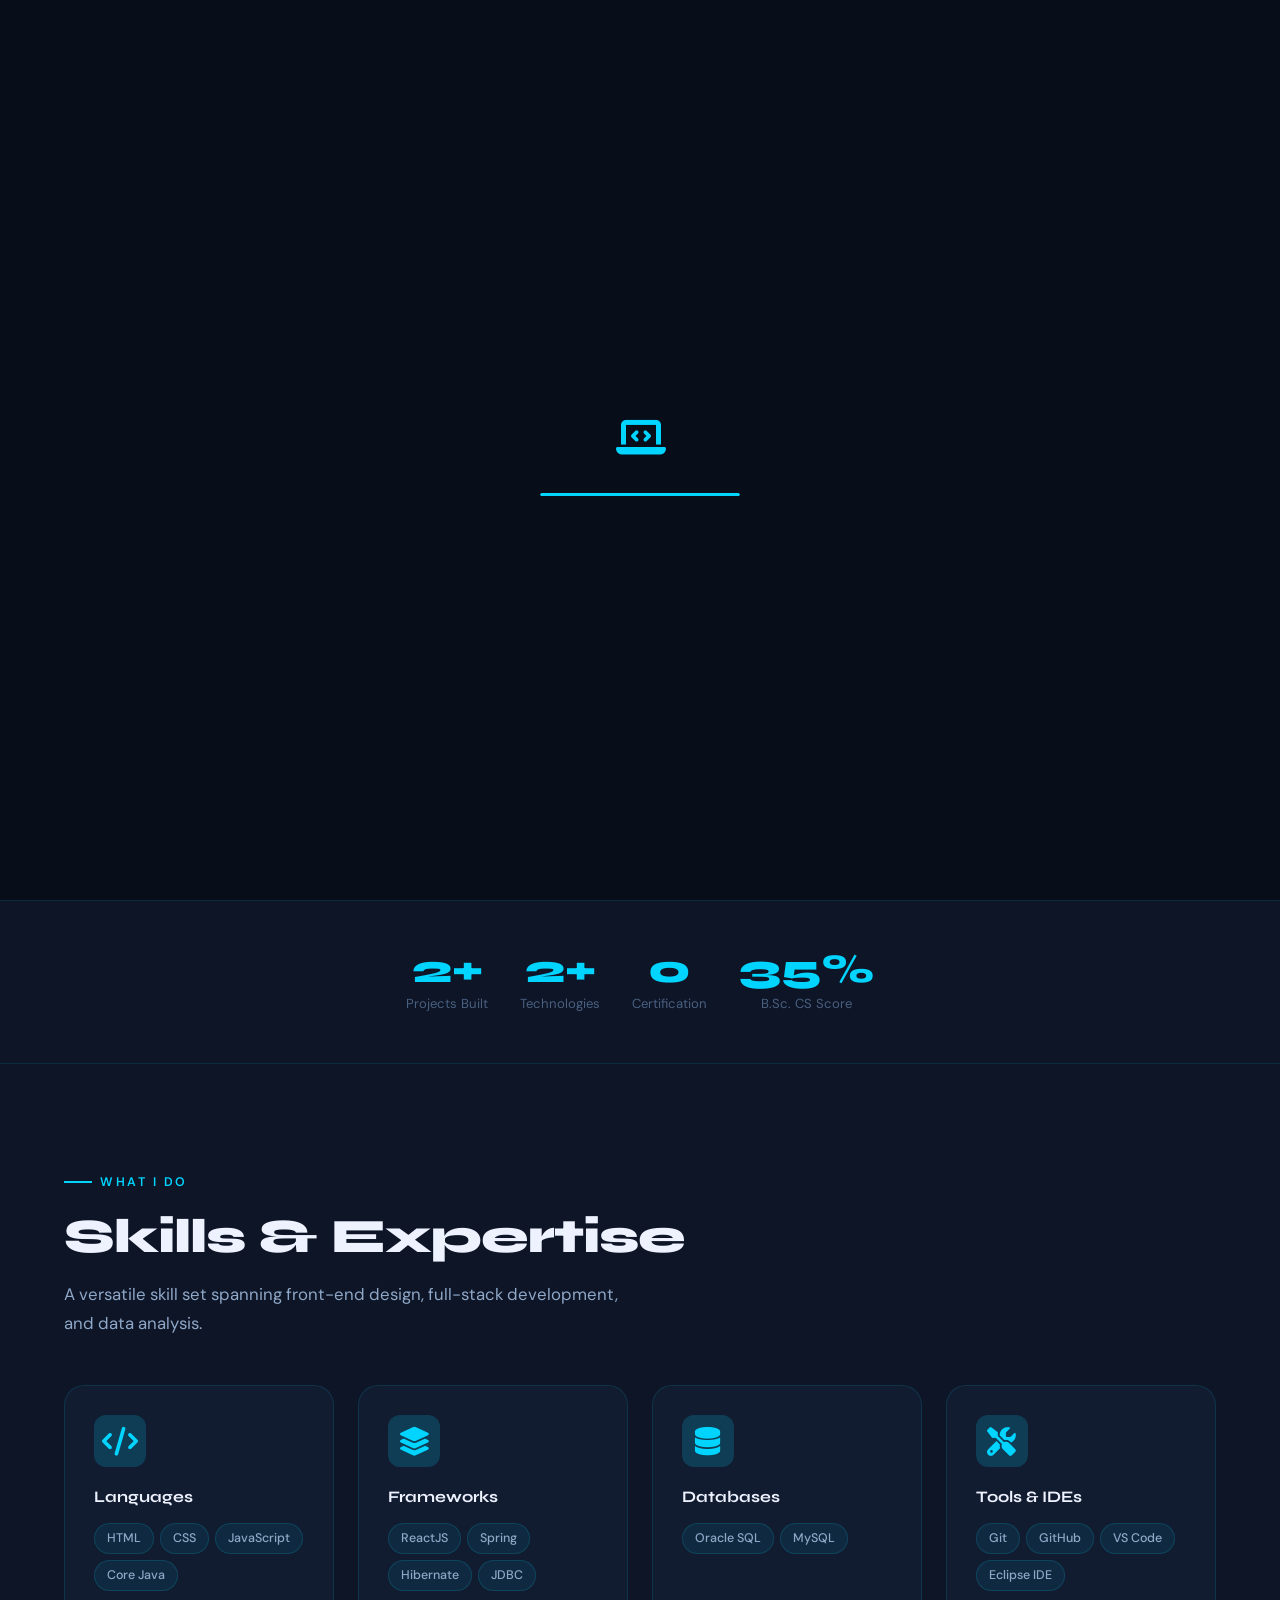
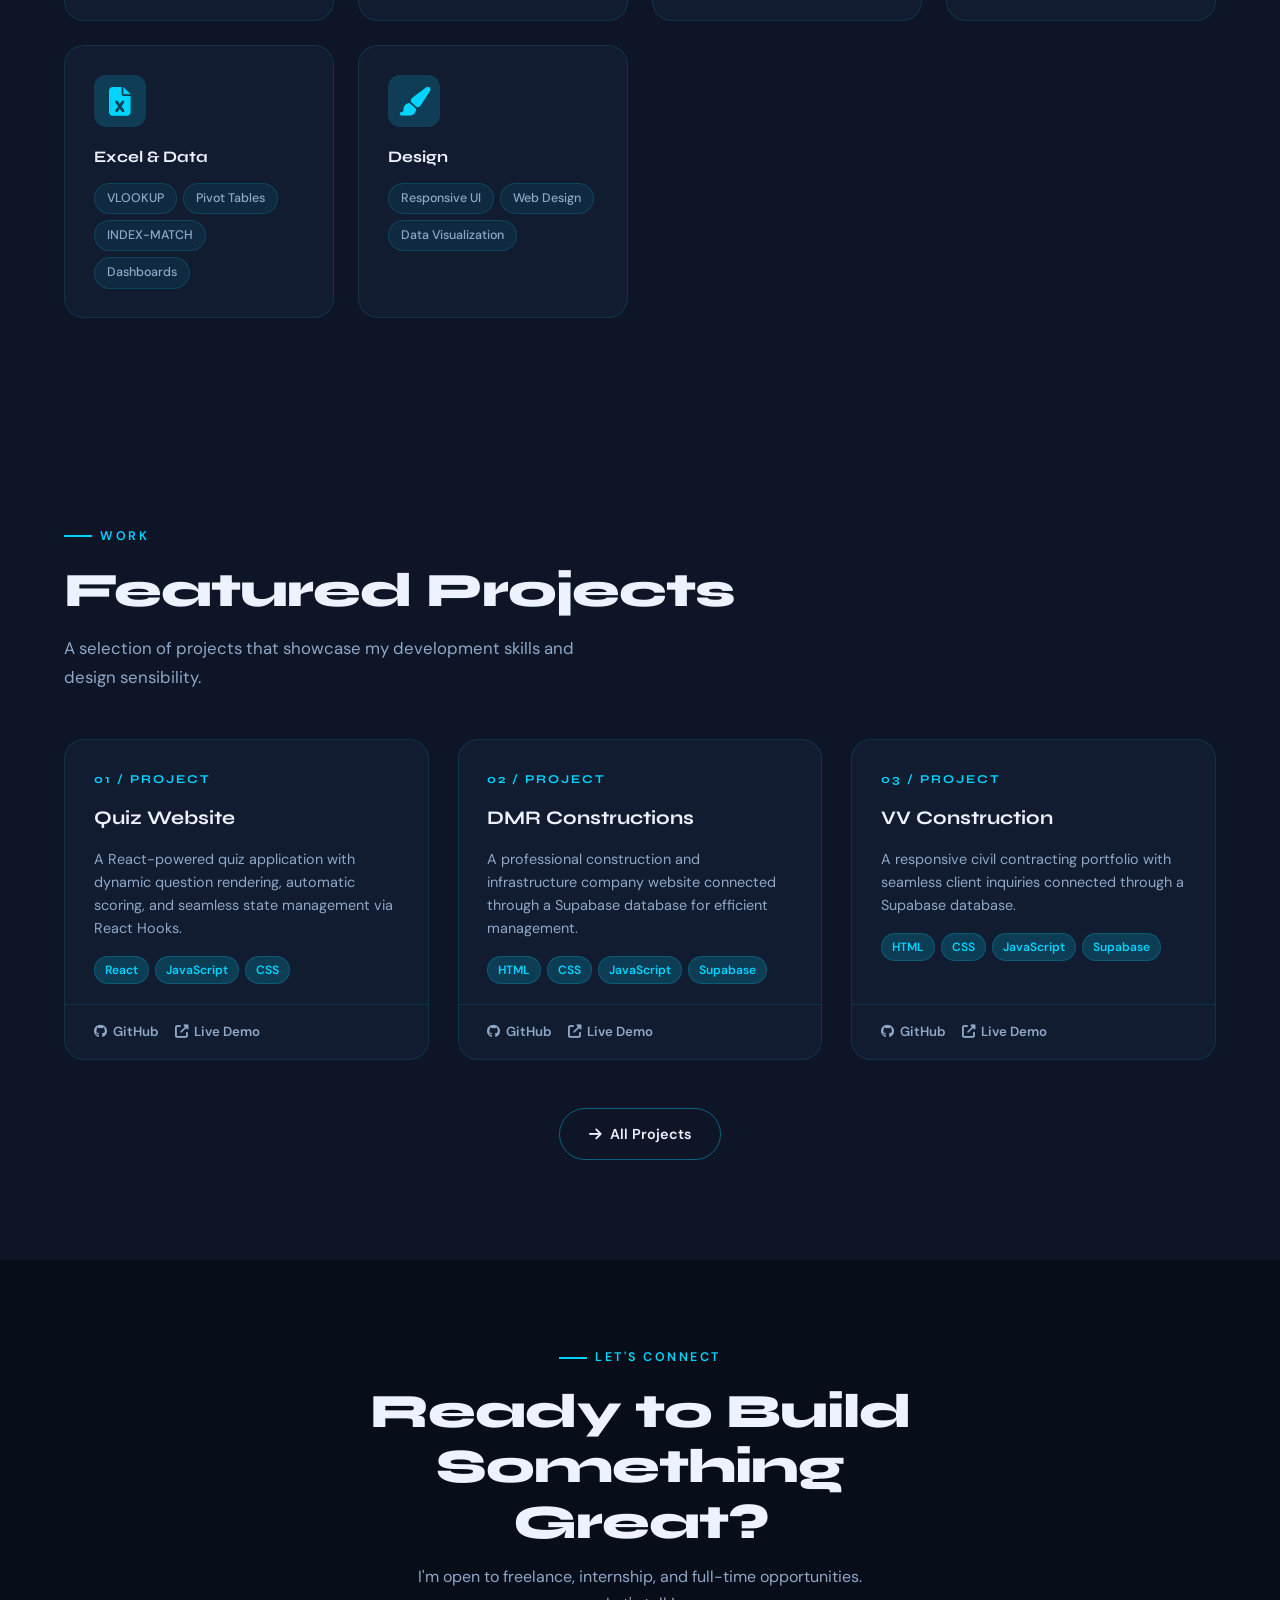
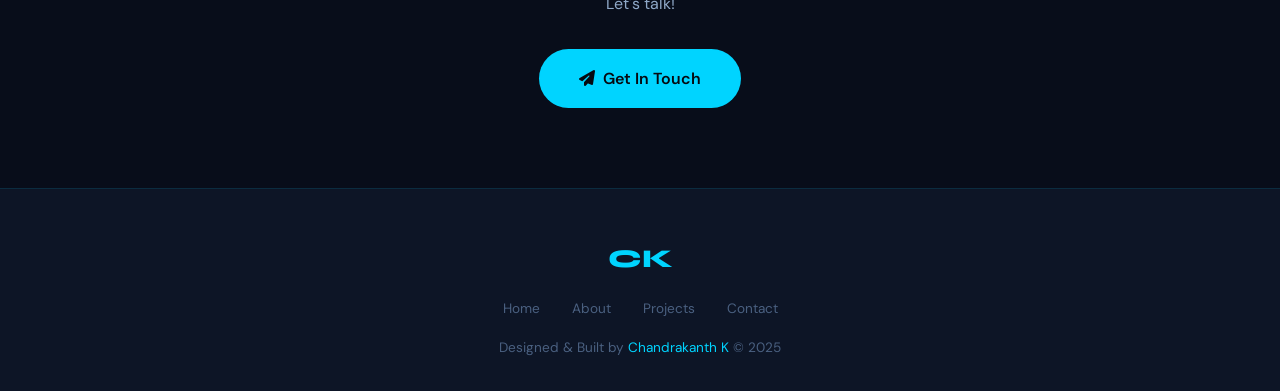
==== index.html @ 9652f583 "Uploading Project" ====
<!DOCTYPE html>
<html lang="en">
<head>
  <meta charset="UTF-8" />
  <meta name="viewport" content="width=device-width, initial-scale=1.0, viewport-fit=cover" />
  <title>Chandrakanth K — Web Designer & Developer</title>
  <meta name="description" content="Portfolio of Chandrakanth K — Web Designer, Web Developer & Java Developer based in Chennai, Tamil Nadu." />
  <meta name="keywords" content="Chandrakanth K, Web Developer, Web Designer, Java Developer, Portfolio, Chennai" />
  <meta property="og:title" content="Chandrakanth K | Portfolio" />
  <meta property="og:description" content="Web Designer • Web Developer • Java Developer" />
  <meta property="og:type" content="website" />

  <!-- Fonts & Icons -->
  <link rel="preconnect" href="https://fonts.googleapis.com" />
  <link rel="preconnect" href="https://fonts.gstatic.com" crossorigin />
  <link href="https://fonts.googleapis.com/css2?family=Syne:wght@400;500;600;700;800&family=DM+Sans:ital,wght@0,300;0,400;0,500;1,300&display=swap" rel="stylesheet" />
  <link rel="stylesheet" href="https://cdnjs.cloudflare.com/ajax/libs/font-awesome/6.5.1/css/all.min.css" />

  <!-- Styles -->
  <link rel="stylesheet" href="css/style.css" />

  <style>
    /* Home-only extras */
    .stats-bar {
      display: flex; flex-wrap: wrap; gap: 2rem;
      padding: 3rem 5%;
      background: var(--bg-secondary);
      border-top: 1px solid var(--border);
      border-bottom: 1px solid var(--border);
      justify-content: center;
    }
    .stat-item { text-align: center; }
    .stat-num {
      font-family: var(--font-display);
      font-size: 2.5rem; font-weight: 800;
      color: var(--accent); line-height: 1;
    }
    .stat-label { font-size: 0.82rem; color: var(--text-muted); margin-top: 4px; }

    .featured-projects { padding: 100px 5%; background: var(--bg-secondary); }

    .view-all {
      display: flex; justify-content: center; margin-top: 3rem;
    }

    /* Floating tech icons */
    .hero-floats {
      position: absolute; right: 5%; top: 50%;
      transform: translateY(-50%);
      display: flex; flex-direction: column; gap: 1rem;
      z-index: 1;
    }
    .float-icon {
      width: 58px; height: 58px;
      background: var(--bg-card);
      border: 1px solid var(--border);
      border-radius: var(--radius);
      display: flex; align-items: center; justify-content: center;
      font-size: 1.5rem; color: var(--accent);
      animation: floatY 3s ease-in-out infinite;
      box-shadow: var(--shadow);
    }
    .float-icon:nth-child(2) { animation-delay: 0.5s; }
    .float-icon:nth-child(3) { animation-delay: 1s; }
    .float-icon:nth-child(4) { animation-delay: 1.5s; }
    .float-icon:nth-child(5) { animation-delay: 2s; }
    @keyframes floatY {
      0%, 100% { transform: translateY(0); }
      50% { transform: translateY(-8px); }
    }
    @media (max-width: 900px) { .hero-floats { display: none; } }
  </style>
</head>
<body>

<!-- ── Loader ── -->
<div id="loader">
  <div class="loader-logo"><i class="fas fa-laptop-code"></i></div>
  <div class="loader-bar"></div>
</div>

<!-- ── Navbar ── -->
<nav id="navbar">
  <a href="index.html" class="nav-logo"><i class="fas fa-laptop-code" style="margin-right:8px;"></i><span>CK</span></a>
  <ul class="nav-links">
    <li><a href="index.html" class="active">Home</a></li>
    <li><a href="pages/about.html">About</a></li>
    <li><a href="pages/projects.html">Projects</a></li>
    <li><a href="pages/contact.html">Contact</a></li>
  </ul>
  <div class="nav-actions">
    <button class="theme-toggle" id="themeToggle" aria-label="Toggle theme">
      <i class="fas fa-sun"></i>
    </button>
    <button class="hamburger" aria-label="Menu">
      <span></span><span></span><span></span>
    </button>
  </div>
</nav>

<!-- ── Hero ── -->
<section id="hero">
  <div class="hero-bg"></div>
  <div class="hero-grid"></div>

  <div class="hero-inner">
    <div class="hero-badge">
      <span class="dot"></span>
      Available for opportunities
    </div>

    <h1 class="hero-name">
      Hi, I'm<br>
      <span class="highlight">Chandrakanth</span>
    </h1>

    <div class="hero-roles">
      <a href="https://developer.mozilla.org/en-US/docs/Learn/Front-end_web_developer" target="_blank" class="role-pill"><i class="fas fa-paint-brush" style="margin-right:5px;font-size:.75rem;color:var(--accent)"></i> Web Designer</a>
      <a href="https://developer.mozilla.org/en-US/docs/Web" target="_blank" class="role-pill"><i class="fas fa-code" style="margin-right:5px;font-size:.75rem;color:var(--accent)"></i> Web Developer</a>
      <a href="https://dev.java/" target="_blank" class="role-pill"><i class="fab fa-java" style="margin-right:5px;font-size:.75rem;color:var(--accent)"></i> Java Developer</a>
    </div>

    <p class="hero-desc">
      B.Sc. CS Graduate from Chennai, crafting modern web experiences and robust Java applications. Turning ideas into clean, performant digital products.
    </p>

    <div class="hero-cta">
      <a href="pages/projects.html" class="btn btn-primary">
        <i class="fas fa-folder-open"></i> View Projects
      </a>
      <a href="pages/contact.html" class="btn btn-outline">
        <i class="fas fa-envelope"></i> Contact Me
      </a>
    </div>
  </div>

  <!-- Floating tech icons -->
  <div class="hero-floats">
    <div class="float-icon"><i class="fab fa-html5"></i></div>
    <div class="float-icon"><i class="fab fa-css3-alt"></i></div>
    <div class="float-icon"><i class="fab fa-js"></i></div>
    <div class="float-icon"><i class="fab fa-react"></i></div>
    <div class="float-icon"><i class="fab fa-java"></i></div>
  </div>

  <div class="hero-scroll">
    <div class="scroll-line"></div>
    SCROLL
  </div>
</section>

<!-- ── Stats Bar ── -->
<div class="stats-bar">
  <div class="stat-item" data-aos>
    <div class="stat-num"><span data-target="5" data-suffix="+">0</span></div>
    <div class="stat-label">Projects Built</div>
  </div>
  <div class="stat-item" data-aos data-aos-delay="100">
    <div class="stat-num"><span data-target="5" data-suffix="+">0</span></div>
    <div class="stat-label">Technologies</div>
  </div>
  <div class="stat-item" data-aos data-aos-delay="200">
    <div class="stat-num"><span data-target="1" data-suffix="">0</span></div>
    <div class="stat-label">Certification</div>
  </div>
  <div class="stat-item" data-aos data-aos-delay="300">
    <div class="stat-num"><span data-target="71" data-suffix="%">0</span></div>
    <div class="stat-label">B.Sc. CS Score</div>
  </div>
</div>

<!-- ── Skills Highlight ── -->
<section id="skills">
  <div data-aos>
    <span class="section-tag">What I Do</span>
    <h2 class="section-title">Skills &amp; Expertise</h2>
    <p class="section-subtitle">A versatile skill set spanning front-end design, full-stack development, and data analysis.</p>
  </div>

  <div class="skills-grid">

    <div class="skill-card" data-aos data-aos-delay="0">
      <div class="skill-card-icon"><i class="fas fa-code"></i></div>
      <h3>Languages</h3>
      <div class="skill-tags">
        <a href="https://developer.mozilla.org/en-US/docs/Web/HTML" target="_blank" class="skill-tag">HTML</a>
        <a href="https://developer.mozilla.org/en-US/docs/Web/CSS" target="_blank" class="skill-tag">CSS</a>
        <a href="https://developer.mozilla.org/en-US/docs/Web/JavaScript" target="_blank" class="skill-tag">JavaScript</a>
        <a href="https://dev.java/" target="_blank" class="skill-tag">Core Java</a>
      </div>
    </div>

    <div class="skill-card" data-aos data-aos-delay="80">
      <div class="skill-card-icon"><i class="fas fa-layer-group"></i></div>
      <h3>Frameworks</h3>
      <div class="skill-tags">
        <a href="https://react.dev/" target="_blank" class="skill-tag">ReactJS</a>
        <a href="https://spring.io/" target="_blank" class="skill-tag">Spring</a>
        <a href="https://hibernate.org/" target="_blank" class="skill-tag">Hibernate</a>
        <a href="https://docs.oracle.com/javase/tutorial/jdbc/" target="_blank" class="skill-tag">JDBC</a>
      </div>
    </div>

    <div class="skill-card" data-aos data-aos-delay="160">
      <div class="skill-card-icon"><i class="fas fa-database"></i></div>
      <h3>Databases</h3>
      <div class="skill-tags">
        <span class="skill-tag">Oracle SQL</span>
        <span class="skill-tag">MySQL</span>
      </div>
    </div>

    <div class="skill-card" data-aos data-aos-delay="240">
      <div class="skill-card-icon"><i class="fas fa-tools"></i></div>
      <h3>Tools &amp; IDEs</h3>
      <div class="skill-tags">
        <span class="skill-tag">Git</span>
        <span class="skill-tag">GitHub</span>
        <span class="skill-tag">VS Code</span>
        <span class="skill-tag">Eclipse IDE</span>
      </div>
    </div>

    <div class="skill-card" data-aos data-aos-delay="320">
      <div class="skill-card-icon"><i class="fas fa-file-excel"></i></div>
      <h3>Excel &amp; Data</h3>
      <div class="skill-tags">
        <span class="skill-tag">VLOOKUP</span>
        <span class="skill-tag">Pivot Tables</span>
        <span class="skill-tag">INDEX-MATCH</span>
        <span class="skill-tag">Dashboards</span>
      </div>
    </div>

    <div class="skill-card" data-aos data-aos-delay="400">
      <div class="skill-card-icon"><i class="fas fa-paint-brush"></i></div>
      <h3>Design</h3>
      <div class="skill-tags">
        <span class="skill-tag">Responsive UI</span>
        <span class="skill-tag">Web Design</span>
        <span class="skill-tag">Data Visualization</span>
      </div>
    </div>

  </div>
</section>

<!-- ── Featured Projects ── -->
<section class="featured-projects">
  <div data-aos>
    <span class="section-tag">Work</span>
    <h2 class="section-title">Featured Projects</h2>
    <p class="section-subtitle">A selection of projects that showcase my development skills and design sensibility.</p>
  </div>

  <div class="projects-grid">

    <div class="project-card" data-aos data-aos-delay="0">
      <div class="project-card-top">
        <div class="project-num">01 / PROJECT</div>
        <h3>Quiz Website</h3>
        <p>A React-powered quiz application with dynamic question rendering, automatic scoring, and seamless state management via React Hooks.</p>
        <div class="project-tech">
          <span>React</span><span>JavaScript</span><span>CSS</span>
        </div>
      </div>
      <div class="project-card-bottom">
        <a href="https://github.com/ChandrakanthChandru" target="_blank" rel="noopener" class="project-link">
          <i class="fab fa-github"></i> GitHub
        </a>
        <a href="#" class="project-link"><i class="fas fa-external-link-alt"></i> Live Demo</a>
      </div>
    </div>

    <div class="project-card" data-aos data-aos-delay="100">
      <div class="project-card-top">
        <div class="project-num">02 / PROJECT</div>
        <h3>DMR Constructions</h3>
        <p>A professional construction and infrastructure company website connected through a Supabase database for efficient management.</p>
        <div class="project-tech">
          <span>HTML</span><span>CSS</span><span>JavaScript</span><span>Supabase</span>
        </div>
      </div>
      <div class="project-card-bottom">
        <a href="https://github.com/ChandrakanthChandru" target="_blank" rel="noopener" class="project-link">
          <i class="fab fa-github"></i> GitHub
        </a>
        <a href="https://dmr-constructions.vercel.app/" target="_blank" rel="noopener" class="project-link"><i class="fas fa-external-link-alt"></i> Live Demo</a>
      </div>
    </div>

    <div class="project-card" data-aos data-aos-delay="200">
      <div class="project-card-top">
        <div class="project-num">03 / PROJECT</div>
        <h3>VV Construction</h3>
        <p>A responsive civil contracting portfolio with seamless client inquiries connected through a Supabase database.</p>
        <div class="project-tech">
          <span>HTML</span><span>CSS</span><span>JavaScript</span><span>Supabase</span>
        </div>
      </div>
      <div class="project-card-bottom">
        <a href="https://github.com/ChandrakanthChandru" target="_blank" rel="noopener" class="project-link">
          <i class="fab fa-github"></i> GitHub
        </a>
        <a href="https://vv-construction.vercel.app/" target="_blank" rel="noopener" class="project-link"><i class="fas fa-external-link-alt"></i> Live Demo</a>
      </div>
    </div>

  </div>

  <div class="view-all" data-aos>
    <a href="pages/projects.html" class="btn btn-outline">
      <i class="fas fa-arrow-right"></i> All Projects
    </a>
  </div>
</section>

<!-- ── CTA Strip ── -->
<section style="background:var(--bg-primary);padding:80px 5%;text-align:center">
  <div data-aos>
    <span class="section-tag" style="justify-content:center">Let's Connect</span>
    <h2 class="section-title" style="margin:0 auto .8rem;max-width:560px;text-align:center">
      Ready to Build Something Great?
    </h2>
    <p style="color:var(--text-secondary);max-width:480px;margin:0 auto 2rem">
      I'm open to freelance, internship, and full-time opportunities. Let's talk!
    </p>
    <a href="pages/contact.html" class="btn btn-primary" style="font-size:1rem;padding:1rem 2.5rem">
      <i class="fas fa-paper-plane"></i> Get In Touch
    </a>
  </div>
</section>

<!-- ── Footer ── -->
<footer>
  <div class="footer-logo">CK</div>
  <nav class="footer-links">
    <a href="index.html">Home</a>
    <a href="pages/about.html">About</a>
    <a href="pages/projects.html">Projects</a>
    <a href="pages/contact.html">Contact</a>
  </nav>
  <p>Designed &amp; Built by <span class="text-accent">Chandrakanth K</span> &copy; 2025</p>
</footer>

<script src="js/main.js"></script>
</body>
</html>
---- css/style.css ----
/* ============================================================
   CHANDRAKANTH K — Portfolio CSS
   Theme: Dark Luxury / Deep Navy + Electric Cyan
   ============================================================ */

@import url('https://fonts.googleapis.com/css2?family=Syne:wght@400;500;600;700;800&family=DM+Sans:ital,wght@0,300;0,400;0,500;1,300&display=swap');

/* ── CSS Variables ─────────────────────────────── */
:root {
  --bg-primary:    #080d1a;
  --bg-secondary:  #0d1526;
  --bg-card:       #111c30;
  --bg-card-hover: #152238;
  --accent:        #00d4ff;
  --accent-glow:   rgba(0, 212, 255, 0.18);
  --accent2:       #0099cc;
  --text-primary:  #eef2ff;
  --text-secondary:#8fa8c8;
  --text-muted:    #4a6080;
  --border:        rgba(0, 212, 255, 0.12);
  --border-hover:  rgba(0, 212, 255, 0.4);
  --radius:        12px;
  --radius-lg:     20px;
  --shadow:        0 8px 32px rgba(0,0,0,0.4);
  --shadow-accent: 0 0 40px rgba(0, 212, 255, 0.15);
  --font-display:  'Syne', sans-serif;
  --font-body:     'DM Sans', sans-serif;
  --nav-height:    70px;
  --transition:    all 0.3s cubic-bezier(0.4,0,0.2,1);
}

/* Light mode */
body.light {
  --bg-primary:    #f0f4ff;
  --bg-secondary:  #e4ecf7;
  --bg-card:       #ffffff;
  --bg-card-hover: #f5f8ff;
  --text-primary:  #0d1526;
  --text-secondary:#3a5070;
  --text-muted:    #7a90aa;
  --border:        rgba(0, 120, 200, 0.14);
  --border-hover:  rgba(0, 153, 204, 0.5);
  --shadow:        0 8px 32px rgba(0,50,120,0.1);
  --shadow-accent: 0 0 40px rgba(0, 153, 204, 0.12);
}

/* ── Reset & Base ───────────────────────────────── */
*, *::before, *::after { box-sizing: border-box; margin: 0; padding: 0; }

html { 
  scroll-behavior: smooth; 
  font-size: 16px; 
  scroll-padding-top: calc(var(--nav-height) + 30px);
}

body {
  font-family: var(--font-body);
  background: var(--bg-primary);
  color: var(--text-primary);
  line-height: 1.7;
  overflow-x: hidden;
  transition: background 0.4s, color 0.4s;
}

a { color: inherit; text-decoration: none; }
img { display: block; max-width: 100%; }
ul { list-style: none; }
button { cursor: pointer; border: none; background: none; font-family: inherit; }

/* ── Loader ─────────────────────────────────────── */
#loader {
  position: fixed; inset: 0; z-index: 9999;
  background: var(--bg-primary);
  display: flex; align-items: center; justify-content: center;
  flex-direction: column; gap: 20px;
  transition: opacity 0.5s, visibility 0.5s;
}
#loader.hide { opacity: 0; visibility: hidden; }

.loader-logo {
  font-family: var(--font-display);
  font-size: 2.5rem; font-weight: 800;
  color: var(--accent);
  letter-spacing: -1px;
}

.loader-bar {
  width: 200px; height: 3px;
  background: var(--bg-card);
  border-radius: 10px; overflow: hidden;
}
.loader-bar::after {
  content: '';
  display: block; height: 100%;
  width: 0; background: var(--accent);
  border-radius: 10px;
  animation: loadbar 1.8s ease-in-out forwards;
}
@keyframes loadbar { to { width: 100%; } }

/* ── Navbar ─────────────────────────────────────── */
#navbar {
  position: fixed; top: 0; left: 0; right: 0;
  height: calc(var(--nav-height) + env(safe-area-inset-top, 0px));
  display: flex; align-items: center; justify-content: space-between;
  padding: env(safe-area-inset-top, 0px) 5% 0;
  z-index: 1000;
  transition: var(--transition);
}
#navbar.scrolled, #navbar.menu-open {
  background: rgba(8, 13, 26, 0.95);
  backdrop-filter: blur(16px);
  border-bottom: 1px solid var(--border);
}
body.light #navbar.scrolled, body.light #navbar.menu-open {
  background: rgba(240, 244, 255, 0.95);
}

.nav-logo {
  font-family: var(--font-display);
  font-size: 1.5rem; font-weight: 800;
  color: var(--accent);
  letter-spacing: -0.5px;
}
.nav-logo span { color: var(--text-primary); }

.nav-links {
  display: flex; gap: 2rem; align-items: center;
}
.nav-links a {
  font-size: 0.9rem; font-weight: 500;
  color: var(--text-secondary);
  position: relative;
  transition: color 0.3s, background-color 0.3s;
  padding: 8px 16px;
  border-radius: 100px;
}
.nav-links a:hover, .nav-links a.active {
  color: var(--accent);
  background-color: var(--accent-glow);
}

.nav-actions { display: flex; align-items: center; gap: 1rem; }

.theme-toggle {
  width: 42px; height: 42px;
  border-radius: 50%;
  background: var(--bg-card);
  border: 1px solid var(--border);
  display: flex; align-items: center; justify-content: center;
  color: var(--accent);
  font-size: 1.1rem;
  transition: var(--transition);
}
.theme-toggle:hover { border-color: var(--accent); box-shadow: var(--shadow-accent); }

.hamburger {
  display: none;
  flex-direction: column; gap: 5px;
  padding: 8px;
}
.hamburger span {
  display: block; width: 24px; height: 2px;
  background: var(--text-primary);
  border-radius: 2px;
  transition: var(--transition);
}
.hamburger.open span:nth-child(1) { transform: translateY(7px) rotate(45deg); }
.hamburger.open span:nth-child(2) { opacity: 0; }
.hamburger.open span:nth-child(3) { transform: translateY(-7px) rotate(-45deg); }

/* Mobile nav */
@media (max-width: 768px) {
  #navbar {
    background: rgba(8, 13, 26, 0.95);
    backdrop-filter: blur(16px);
    border-bottom: 1px solid var(--border);
  }
  body.light #navbar {
    background: rgba(240, 244, 255, 0.95);
  }
  .nav-links {
    position: fixed;
    top: calc(var(--nav-height) + env(safe-area-inset-top, 0px)); left: 0; right: 0;
    background: var(--bg-secondary);
    flex-direction: column; gap: 0;
    padding: 1rem 0;
    border-bottom: 1px solid var(--border);
    transform: translateY(-120%);
    transition: transform 0.35s ease;
    z-index: 999;
  }
  .nav-links.open { transform: translateY(0); }
  .nav-links a { 
    padding: 1rem 2rem; width: 100%; font-size: 1rem; border-radius: 0;
    border-left: 3px solid transparent;
  }
  .nav-links a:hover, .nav-links a.active {
    background-color: rgba(0, 212, 255, 0.05);
    border-left: 3px solid var(--accent);
  }
  .hamburger { display: flex; }
}

/* ── Sections ───────────────────────────────────── */
section { padding: 100px 5%; }

.section-tag {
  display: inline-flex; align-items: center; gap: 8px;
  font-size: 0.78rem; font-weight: 600;
  letter-spacing: 2.5px; text-transform: uppercase;
  color: var(--accent);
  margin-bottom: 1rem;
}
.section-tag::before {
  content: ''; width: 28px; height: 2px;
  background: var(--accent);
}

.section-title {
  font-family: var(--font-display);
  font-size: clamp(2rem, 4vw, 3rem);
  font-weight: 800; line-height: 1.15;
  letter-spacing: -1px;
  margin-bottom: 1rem;
}

.section-subtitle {
  font-size: 1.05rem; color: var(--text-secondary);
  max-width: 560px; margin-bottom: 3rem;
}

/* ── Buttons ─────────────────────────────────────── */
.btn {
  display: inline-flex; align-items: center; gap: 8px;
  padding: 0.78rem 1.8rem;
  border-radius: 100px;
  font-size: 0.9rem; font-weight: 600;
  transition: var(--transition);
  white-space: nowrap;
}
.btn-primary {
  background: var(--accent);
  color: #060a10;
  box-shadow: 0 0 0 0 var(--accent-glow);
}
.btn-primary:hover {
  transform: translateY(-2px);
  box-shadow: 0 8px 30px var(--accent-glow), 0 0 0 4px var(--accent-glow);
}
.btn-outline {
  border: 1.5px solid var(--border-hover);
  color: var(--text-primary);
}
.btn-outline:hover {
  border-color: var(--accent);
  color: var(--accent);
  background: var(--accent-glow);
  transform: translateY(-2px);
}

/* ── Hero ────────────────────────────────────────── */
#hero {
  min-height: 100vh;
  display: flex; align-items: center;
  padding-top: calc(var(--nav-height) + 40px);
  position: relative; overflow: hidden;
}

.hero-bg {
  position: absolute; inset: 0; z-index: 0;
  background:
    radial-gradient(ellipse 60% 50% at 70% 50%, rgba(0,212,255,0.07) 0%, transparent 70%),
    radial-gradient(ellipse 40% 60% at 20% 80%, rgba(0,80,160,0.12) 0%, transparent 60%);
}

.hero-grid {
  position: absolute; inset: 0; z-index: 0;
  background-image:
    linear-gradient(rgba(0,212,255,0.03) 1px, transparent 1px),
    linear-gradient(90deg, rgba(0,212,255,0.03) 1px, transparent 1px);
  background-size: 60px 60px;
  mask-image: radial-gradient(ellipse at center, black 30%, transparent 80%);
}

.hero-inner {
  position: relative; z-index: 1;
  max-width: 700px;
}

.hero-badge {
  display: inline-flex; align-items: center; gap: 8px;
  padding: 6px 16px;
  border-radius: 100px;
  background: var(--accent-glow);
  border: 1px solid var(--border-hover);
  font-size: 0.8rem; font-weight: 500;
  color: var(--accent);
  margin-bottom: 1.5rem;
  animation: fadeInDown 0.6s ease both;
}
.hero-badge .dot {
  width: 7px; height: 7px;
  border-radius: 50%; background: var(--accent);
  animation: pulse 1.5s infinite;
}
@keyframes pulse {
  0%, 100% { transform: scale(1); opacity: 1; }
  50% { transform: scale(1.5); opacity: 0.6; }
}

.hero-name {
  font-family: var(--font-display);
  font-size: clamp(3rem, 7vw, 5.5rem);
  font-weight: 800; line-height: 1;
  letter-spacing: -2px;
  animation: fadeInUp 0.7s 0.1s ease both;
}
.hero-name .highlight {
  color: var(--accent);
  display: inline-block;
}

.hero-roles {
  display: flex; flex-wrap: wrap; gap: 10px;
  margin: 1.2rem 0;
  animation: fadeInUp 0.7s 0.2s ease both;
}
.hero-roles .role-pill {
  padding: 5px 14px;
  border: 1px solid var(--border);
  border-radius: 100px;
  font-size: 0.85rem; color: var(--text-secondary);
  background: var(--bg-card);
  transition: all 0.3s ease;
  display: inline-flex;
  align-items: center;
}
.hero-roles .role-pill:hover {
  background: var(--accent-glow);
  color: var(--accent);
  border-color: var(--accent);
  transform: translateY(-3px);
  box-shadow: 0 4px 12px rgba(0, 212, 255, 0.2);
}

.hero-desc {
  font-size: 1.1rem; color: var(--text-secondary);
  max-width: 520px; margin-bottom: 2rem;
  animation: fadeInUp 0.7s 0.3s ease both;
}

.hero-cta {
  display: flex; gap: 1rem; flex-wrap: wrap;
  animation: fadeInUp 0.7s 0.4s ease both;
}

.hero-scroll {
  position: absolute; bottom: 2rem; left: 50%;
  transform: translateX(-50%);
  display: flex; flex-direction: column; align-items: center; gap: 6px;
  color: var(--text-muted); font-size: 0.75rem; letter-spacing: 1px;
  animation: fadeIn 1s 1s ease both;
  z-index: 1;
}
.hero-scroll .scroll-line {
  width: 1px; height: 40px;
  background: linear-gradient(to bottom, var(--accent), transparent);
  animation: scrollLine 1.5s ease-in-out infinite;
}
@keyframes scrollLine {
  0%, 100% { transform: scaleY(1); opacity: 1; }
  50% { transform: scaleY(0.5); opacity: 0.4; }
}

/* ── Skills Section ──────────────────────────────── */
#skills { background: var(--bg-secondary); }

.skills-grid {
  display: grid;
  grid-template-columns: repeat(auto-fill, minmax(260px, 1fr));
  gap: 1.5rem;
}

.skill-card {
  background: var(--bg-card);
  border: 1px solid var(--border);
  border-radius: var(--radius-lg);
  padding: 1.8rem;
  transition: var(--transition);
  position: relative; overflow: hidden;
}
.skill-card::before {
  content: '';
  position: absolute; top: 0; left: 0; right: 0;
  height: 3px;
  background: linear-gradient(90deg, var(--accent), transparent);
  transform: scaleX(0); transform-origin: left;
  transition: transform 0.3s ease;
}
.skill-card:hover { border-color: var(--border-hover); transform: translateY(-4px); box-shadow: var(--shadow-accent); }
.skill-card:hover::before { transform: scaleX(1); }

.skill-card-icon {
  font-size: 1.8rem; margin-bottom: 1rem;
  width: 52px; height: 52px;
  background: var(--accent-glow);
  border-radius: var(--radius);
  display: flex; align-items: center; justify-content: center;
  color: var(--accent);
}

.skill-card h3 {
  font-family: var(--font-display);
  font-size: 1rem; font-weight: 700;
  margin-bottom: 0.8rem;
}

.skill-tags {
  display: flex; flex-wrap: wrap; gap: 6px;
}
.skill-tag {
  padding: 4px 12px;
  border-radius: 100px;
  font-size: 0.78rem; font-weight: 500;
  background: rgba(0, 212, 255, 0.08);
  border: 1px solid rgba(0, 212, 255, 0.15);
  color: var(--text-secondary);
  transition: all 0.3s ease;
  display: inline-flex;
}
.skill-tag:hover {
  background: var(--accent);
  color: #000;
  transform: translateY(-2px);
  box-shadow: 0 4px 10px rgba(0, 212, 255, 0.3);
}

/* ── Projects Section ────────────────────────────── */
.projects-grid {
  display: grid;
  grid-template-columns: repeat(auto-fill, minmax(320px, 1fr));
  gap: 1.8rem;
}

.project-card {
  background: var(--bg-card);
  border: 1px solid var(--border);
  border-radius: var(--radius-lg);
  overflow: hidden;
  transition: var(--transition);
  display: flex; flex-direction: column;
}
.project-card:hover { border-color: var(--border-hover); transform: translateY(-6px); box-shadow: var(--shadow-accent); }

.project-card-top {
  padding: 1.8rem 1.8rem 1.2rem;
  flex: 1;
}

.project-num {
  font-family: var(--font-display);
  font-size: 0.75rem; font-weight: 700;
  color: var(--accent); letter-spacing: 2px;
  margin-bottom: 0.8rem;
}

.project-card h3 {
  font-family: var(--font-display);
  font-size: 1.2rem; font-weight: 700;
  margin-bottom: 0.8rem;
}

.project-card p {
  font-size: 0.9rem; color: var(--text-secondary);
  line-height: 1.6; margin-bottom: 1rem;
}

.project-tech {
  display: flex; flex-wrap: wrap; gap: 6px;
  margin-top: auto;
}
.project-tech span {
  padding: 3px 10px;
  border-radius: 100px;
  font-size: 0.75rem; font-weight: 600;
  background: var(--accent-glow);
  color: var(--accent);
  border: 1px solid rgba(0,212,255,0.2);
}

.project-card-bottom {
  padding: 1rem 1.8rem;
  border-top: 1px solid var(--border);
  display: flex; gap: 1rem;
}
.project-link {
  display: inline-flex; align-items: center; gap: 6px;
  font-size: 0.83rem; font-weight: 600;
  color: var(--text-secondary);
  transition: color 0.2s;
}
.project-link:hover { color: var(--accent); }

/* ── About Page ──────────────────────────────────── */
.about-grid {
  display: grid;
  grid-template-columns: 1fr 1.6fr;
  gap: 4rem; align-items: start;
}

.about-avatar-wrap {
  position: sticky; top: calc(var(--nav-height) + 2rem);
}

.avatar-placeholder {
  width: 100%;
  aspect-ratio: 1;
  max-width: 320px;
  border-radius: var(--radius-lg);
  background: linear-gradient(135deg, var(--bg-card) 0%, rgba(0,212,255,0.08) 100%);
  border: 2px solid var(--border);
  display: flex; flex-direction: column;
  align-items: center; justify-content: center; gap: 1rem;
  position: relative; overflow: hidden;
}
.avatar-placeholder::before {
  content: '';
  position: absolute; inset: 0;
  background: radial-gradient(circle at 50% 30%, rgba(0,212,255,0.1) 0%, transparent 60%);
}
.avatar-placeholder i {
  font-size: 5rem; color: var(--accent); opacity: 0.6;
}
.avatar-placeholder p {
  font-size: 0.8rem; color: var(--text-muted);
}

.about-meta {
  display: flex; flex-direction: column; gap: 1.5rem;
  margin-top: 1.5rem;
}
.about-meta-item {
  display: flex; align-items: flex-start; gap: 12px;
  background: var(--bg-card);
  padding: 1rem 1.2rem;
  border-radius: var(--radius);
  border: 1px solid var(--border);
}
.about-meta-item i { color: var(--accent); margin-top: 2px; font-size: 1rem; }
.about-meta-item div small { font-size: 0.75rem; color: var(--text-muted); display: block; }
.about-meta-item div span { font-size: 0.9rem; font-weight: 500; }

.about-content { display: flex; flex-direction: column; gap: 2.5rem; }

.about-block h3 {
  font-family: var(--font-display);
  font-size: 1.3rem; font-weight: 700;
  margin-bottom: 1.2rem;
  display: flex; align-items: center; gap: 10px;
}
.about-block h3 i { color: var(--accent); font-size: 1rem; }

.about-block p { color: var(--text-secondary); font-size: 0.95rem; }

/* Education */
.edu-list { display: flex; flex-direction: column; gap: 1rem; }
.edu-item {
  background: var(--bg-card);
  border: 1px solid var(--border);
  border-radius: var(--radius);
  padding: 1.2rem 1.4rem;
  display: flex; justify-content: space-between; align-items: start; gap: 1rem;
  transition: var(--transition);
}
.edu-item:hover { border-color: var(--border-hover); }
.edu-item h4 { font-size: 0.95rem; font-weight: 600; margin-bottom: 4px; }
.edu-item p { font-size: 0.83rem; color: var(--text-muted); }
.edu-badge {
  padding: 4px 12px; border-radius: 100px;
  font-size: 0.75rem; font-weight: 700;
  background: var(--accent-glow); color: var(--accent);
  border: 1px solid rgba(0,212,255,0.2);
  white-space: nowrap;
}

/* Certifications */
.cert-card {
  background: var(--bg-card);
  border: 1px solid var(--border);
  border-radius: var(--radius);
  padding: 1.4rem;
  display: flex; gap: 1rem; align-items: start;
  transition: var(--transition);
}
.cert-card:hover { border-color: var(--border-hover); }
.cert-icon {
  width: 44px; height: 44px; border-radius: 10px;
  background: var(--accent-glow);
  display: flex; align-items: center; justify-content: center;
  color: var(--accent); font-size: 1.2rem; flex-shrink: 0;
}
.cert-card h4 { font-size: 0.95rem; font-weight: 600; margin-bottom: 4px; }
.cert-card p { font-size: 0.82rem; color: var(--text-muted); }

/* Skills bars */
.skills-list { display: flex; flex-direction: column; gap: 0.9rem; }
.skill-row { display: flex; flex-direction: column; gap: 6px; }
.skill-row-top { display: flex; justify-content: space-between; }
.skill-row-top span { font-size: 0.85rem; }
.skill-row-top .pct { color: var(--accent); font-weight: 600; font-size: 0.8rem; }
.skill-bar-track {
  height: 6px; border-radius: 10px;
  background: var(--bg-secondary);
  overflow: hidden;
}
.skill-bar-fill {
  height: 100%; border-radius: 10px;
  background: linear-gradient(90deg, var(--accent2), var(--accent));
  width: 0;
  transition: width 1.2s cubic-bezier(0.4,0,0.2,1);
}

/* Soft skills */
.soft-skills { display: flex; flex-wrap: wrap; gap: 8px; }
.soft-pill {
  padding: 6px 16px; border-radius: 100px;
  background: var(--bg-card);
  border: 1px solid var(--border);
  font-size: 0.85rem; color: var(--text-secondary);
  transition: var(--transition);
}
.soft-pill:hover { border-color: var(--accent); color: var(--accent); }

/* ── Contact Page ────────────────────────────────── */
.contact-layout {
  display: grid; grid-template-columns: 1fr 1.2fr;
  gap: 4rem; align-items: start;
}

.contact-info { display: flex; flex-direction: column; gap: 1.8rem; }

.contact-item {
  display: flex; align-items: flex-start; gap: 1rem;
  padding: 1.4rem;
  background: var(--bg-card);
  border: 1px solid var(--border);
  border-radius: var(--radius);
  transition: var(--transition);
}
.contact-item:hover { border-color: var(--border-hover); transform: translateX(4px); }
.contact-item-icon {
  width: 46px; height: 46px; border-radius: var(--radius);
  background: var(--accent-glow);
  display: flex; align-items: center; justify-content: center;
  color: var(--accent); font-size: 1.1rem; flex-shrink: 0;
}
.contact-item h4 { font-size: 0.8rem; color: var(--text-muted); font-weight: 500; margin-bottom: 4px; }
.contact-item p, .contact-item a { font-size: 0.9rem; font-weight: 500; color: var(--text-primary); transition: color 0.2s; }
.contact-item a:hover { color: var(--accent); }

.social-grid {
  display: grid; grid-template-columns: repeat(3, 1fr); gap: 10px;
}
.social-btn {
  display: flex; flex-direction: column;
  align-items: center; justify-content: center; gap: 6px;
  padding: 1rem;
  background: var(--bg-card);
  border: 1px solid var(--border);
  border-radius: var(--radius);
  color: var(--text-secondary);
  font-size: 0.75rem; font-weight: 600;
  transition: var(--transition);
}
.social-btn i { font-size: 1.3rem; }
.social-btn:hover { transform: translateY(-3px); border-color: var(--accent); color: var(--accent); box-shadow: var(--shadow-accent); }

/* Contact Form */
.contact-form {
  background: var(--bg-card);
  border: 1px solid var(--border);
  border-radius: var(--radius-lg);
  padding: 2.5rem;
}
.contact-form h3 {
  font-family: var(--font-display);
  font-size: 1.4rem; font-weight: 700;
  margin-bottom: 1.8rem;
}

.form-group { margin-bottom: 1.2rem; }
.form-group label {
  display: block; font-size: 0.82rem; font-weight: 600;
  color: var(--text-muted); margin-bottom: 6px;
  text-transform: uppercase; letter-spacing: 0.8px;
}
.form-group input,
.form-group textarea {
  width: 100%; padding: 0.85rem 1rem;
  background: var(--bg-secondary);
  border: 1px solid var(--border);
  border-radius: var(--radius);
  color: var(--text-primary); font-family: var(--font-body);
  font-size: 0.9rem;
  transition: border-color 0.25s, box-shadow 0.25s;
  outline: none; resize: none;
}
.form-group input:focus,
.form-group textarea:focus {
  border-color: var(--accent);
  box-shadow: 0 0 0 3px var(--accent-glow);
}
.form-group input.error, .form-group textarea.error { border-color: #ff5252; }
.form-error { font-size: 0.78rem; color: #ff5252; margin-top: 4px; display: none; }
.form-error.show { display: block; }

.form-success {
  display: none; align-items: center; gap: 12px;
  padding: 1rem 1.2rem;
  background: rgba(0, 255, 120, 0.08);
  border: 1px solid rgba(0, 255, 120, 0.25);
  border-radius: var(--radius); color: #00e676;
  font-size: 0.9rem; font-weight: 500;
  margin-top: 1rem;
}
.form-success.show { display: flex; }

/* ── Footer ──────────────────────────────────────── */
footer {
  background: var(--bg-secondary);
  border-top: 1px solid var(--border);
  padding: 3rem 5% 2rem;
  text-align: center;
}
footer .footer-logo {
  font-family: var(--font-display);
  font-size: 1.6rem; font-weight: 800;
  color: var(--accent); margin-bottom: 0.5rem;
}
footer p { font-size: 0.85rem; color: var(--text-muted); }
footer .footer-links {
  display: flex; justify-content: center; gap: 2rem;
  margin: 1rem 0;
}
footer .footer-links a { font-size: 0.85rem; color: var(--text-muted); transition: color 0.2s; }
footer .footer-links a:hover { color: var(--accent); }

/* ── AOS Animations ──────────────────────────────── */
[data-aos] { opacity: 0; transform: translateY(28px); transition: opacity 0.6s ease, transform 0.6s ease; }
[data-aos].aos-animate { opacity: 1; transform: translateY(0); }
[data-aos="fade-left"] { transform: translateX(-28px); }
[data-aos="fade-left"].aos-animate { transform: translateX(0); }
[data-aos="fade-right"] { transform: translateX(28px); }
[data-aos="fade-right"].aos-animate { transform: translateX(0); }
[data-aos="zoom-in"] { transform: scale(0.92); }
[data-aos="zoom-in"].aos-animate { transform: scale(1); }

/* ── Utility ─────────────────────────────────────── */
.container { max-width: 1140px; margin: 0 auto; }
.text-accent { color: var(--accent); }
.pt-nav { padding-top: calc(var(--nav-height) + 60px); }
.divider { width: 60px; height: 3px; background: var(--accent); border-radius: 2px; margin: 1rem 0 2rem; }

/* ── Responsive ──────────────────────────────────── */
@media (max-width: 900px) {
  .about-grid { grid-template-columns: 1fr; }
  .about-avatar-wrap { position: static; max-width: 300px; margin: 0 auto; }
  .contact-layout { grid-template-columns: 1fr; }
}
@media (max-width: 600px) {
  section { padding: 80px 5%; }
  .social-grid { grid-template-columns: repeat(3, 1fr); }
  .hero-name { letter-spacing: -1px; }
}

/* Keyframe helpers */
@keyframes fadeInUp { from { opacity: 0; transform: translateY(20px); } to { opacity: 1; transform: translateY(0); } }
@keyframes fadeInDown { from { opacity: 0; transform: translateY(-14px); } to { opacity: 1; transform: translateY(0); } }
@keyframes fadeIn { from { opacity: 0; } to { opacity: 1; } }
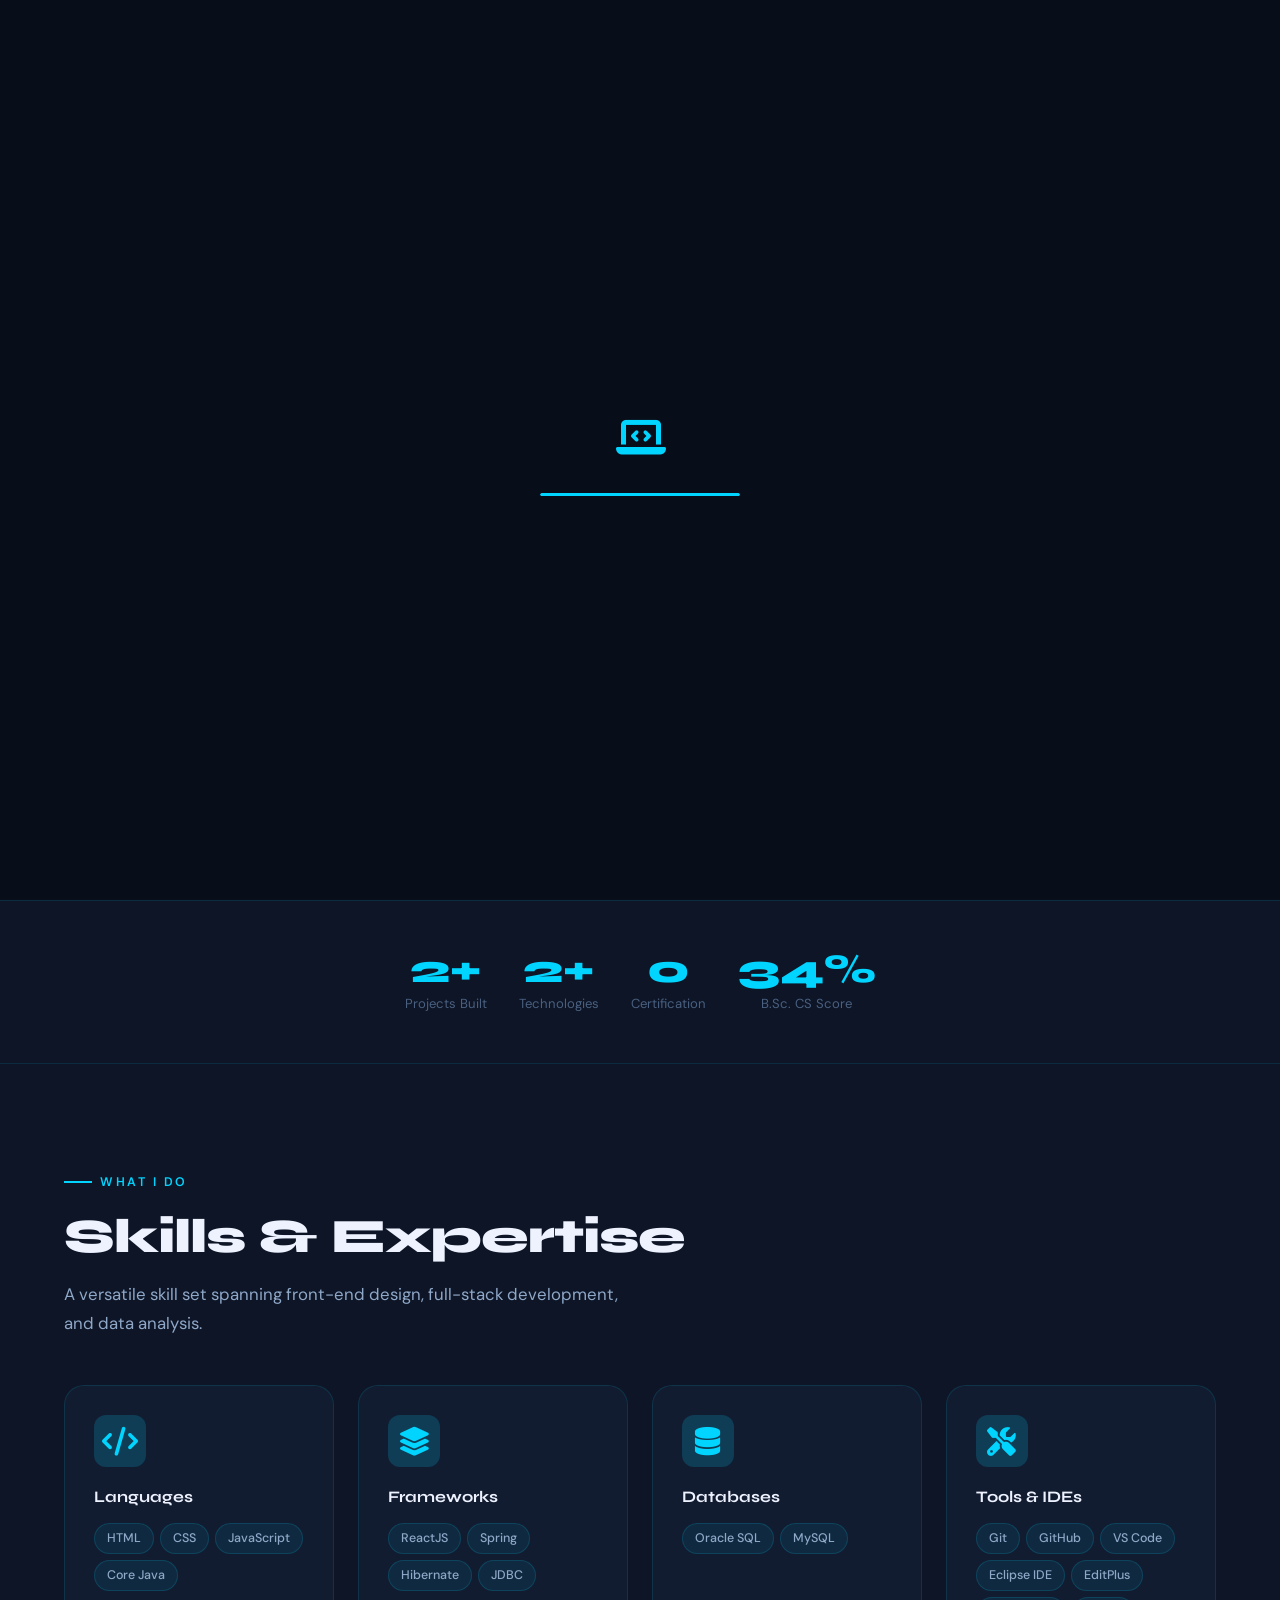
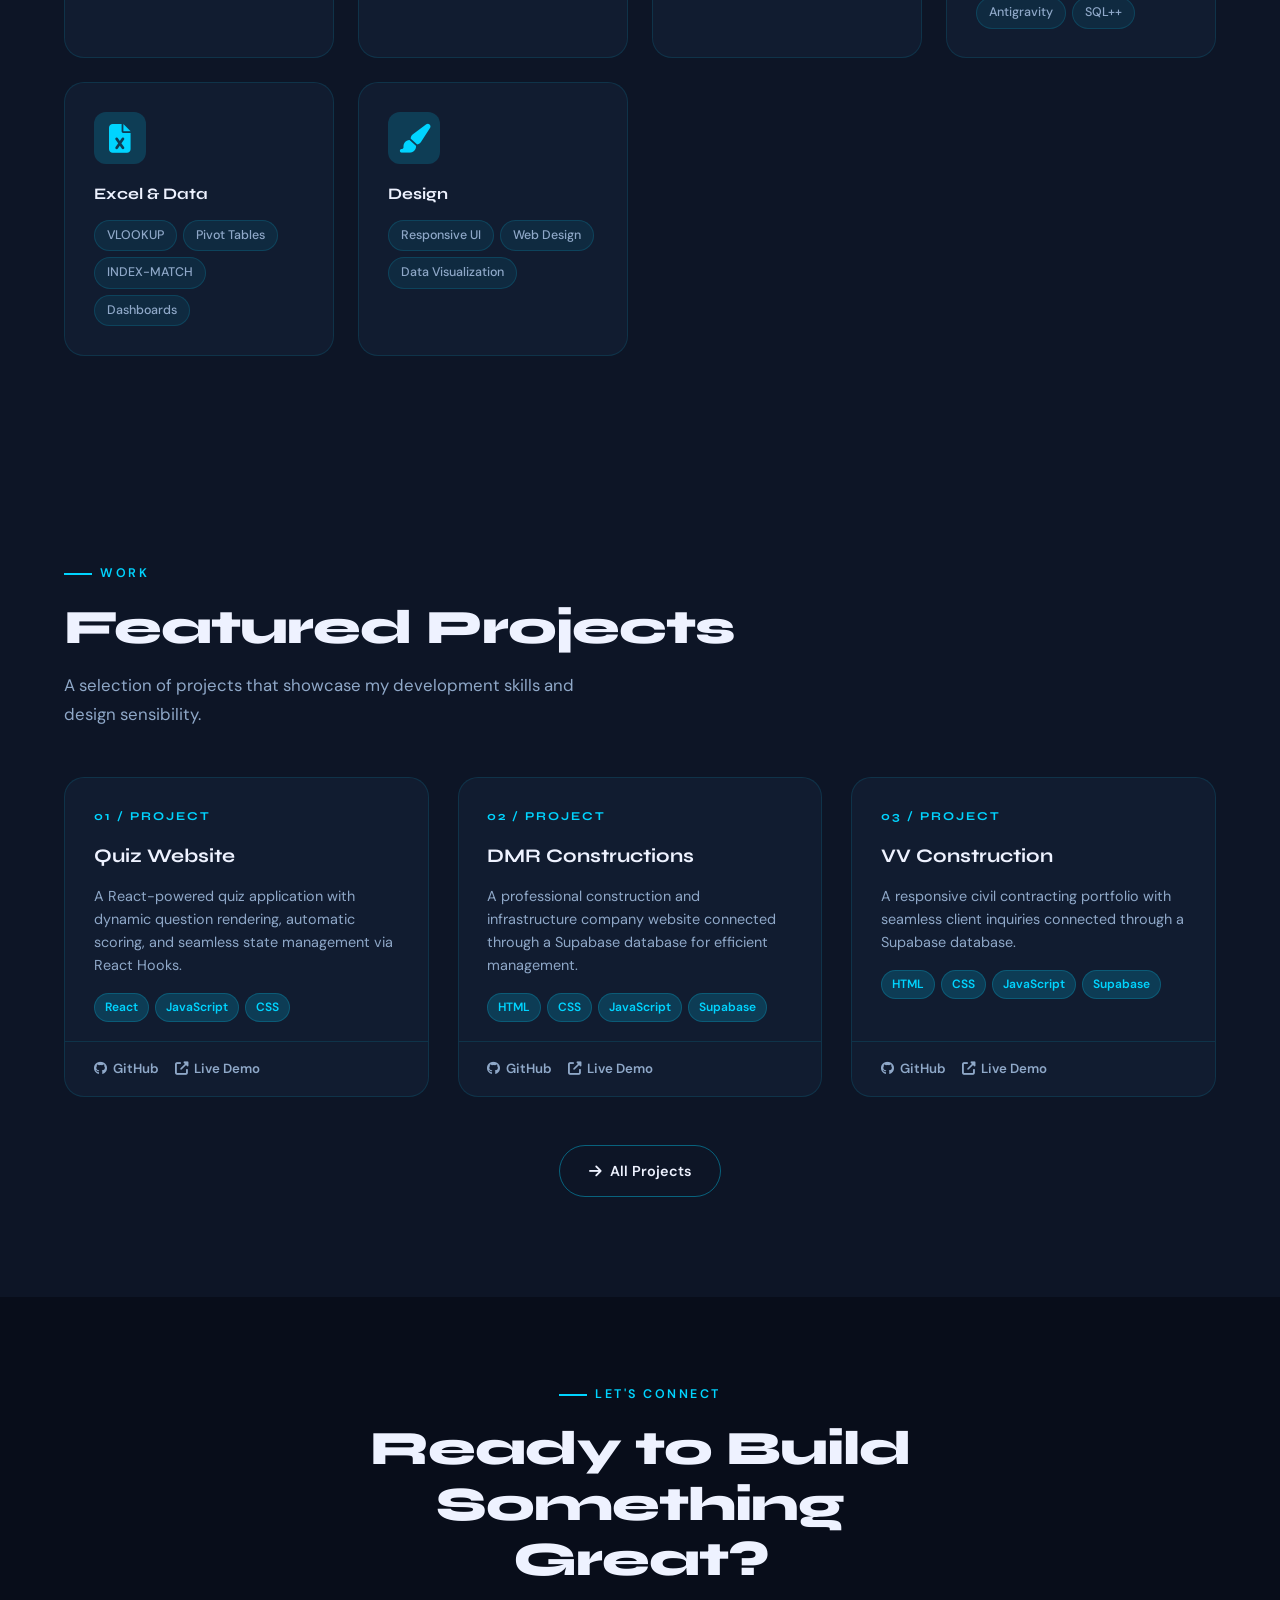
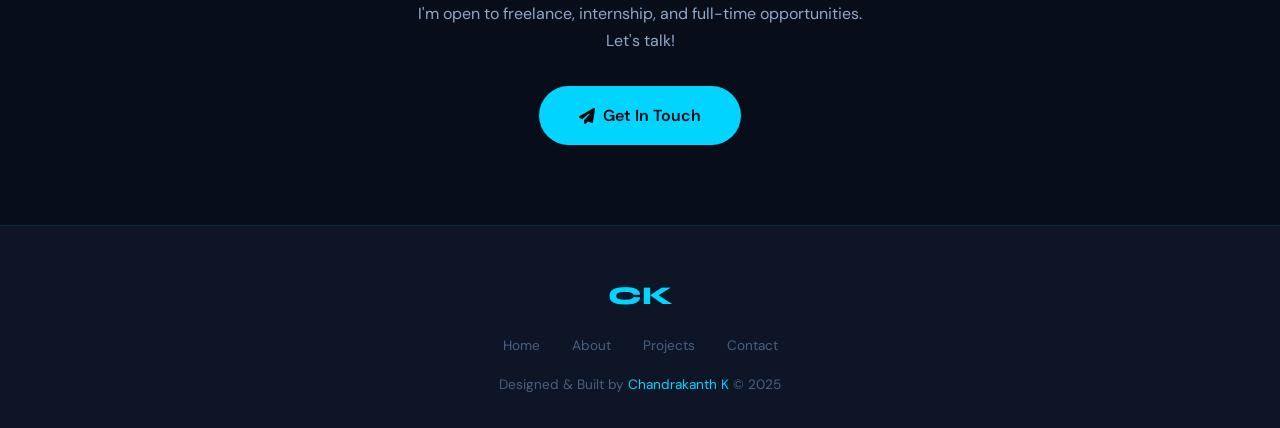
==== commit 7dbde30d: "feat: add About page, profile image, and stylesheet with updated hero description and skill tags" ====
--- a/index.html
+++ b/index.html
@@ -121,7 +121,7 @@
     </div>
 
     <p class="hero-desc">
-      B.Sc. CS Graduate from Chennai, crafting modern web experiences and robust Java applications. Turning ideas into clean, performant digital products.
+      I'm a B.Sc. Computer Science graduate from Chennai. I build clean, easy-to-use websites and Java applications. I love turning ideas into real, working digital products.
     </p>
 
     <div class="hero-cta">
@@ -218,6 +218,9 @@
         <span class="skill-tag">GitHub</span>
         <span class="skill-tag">VS Code</span>
         <span class="skill-tag">Eclipse IDE</span>
+        <span class="skill-tag">EditPlus</span>
+        <span class="skill-tag">Antigravity</span>
+        <span class="skill-tag">SQL++</span>
       </div>
     </div>
 
--- a/css/style.css
+++ b/css/style.css
@@ -131,13 +131,16 @@
   font-size: 0.9rem; font-weight: 500;
   color: var(--text-secondary);
   position: relative;
-  transition: color 0.3s, background-color 0.3s;
+  transition: color 0.3s, text-decoration-color 0.3s;
   padding: 8px 16px;
-  border-radius: 100px;
+  text-decoration: underline;
+  text-decoration-color: transparent;
+  text-underline-offset: 4px;
+  text-decoration-thickness: 1.5px;
 }
 .nav-links a:hover, .nav-links a.active {
   color: var(--accent);
-  background-color: var(--accent-glow);
+  text-decoration-color: var(--accent);
 }
 
 .nav-actions { display: flex; align-items: center; gap: 1rem; }
@@ -186,18 +189,23 @@
     flex-direction: column; gap: 0;
     padding: 1rem 0;
     border-bottom: 1px solid var(--border);
-    transform: translateY(-120%);
-    transition: transform 0.35s ease;
-    z-index: 999;
-  }
-  .nav-links.open { transform: translateY(0); }
+    transform: translateY(-150%);
+    opacity: 0;
+    visibility: hidden;
+    transition: transform 0.4s ease, opacity 0.4s ease, visibility 0.4s;
+    z-index: -1;
+  }
+  .nav-links.open { 
+    transform: translateY(0); 
+    opacity: 1;
+    visibility: visible;
+  }
   .nav-links a { 
     padding: 1rem 2rem; width: 100%; font-size: 1rem; border-radius: 0;
-    border-left: 3px solid transparent;
+    transition: color 0.3s, text-decoration-color 0.3s;
   }
   .nav-links a:hover, .nav-links a.active {
-    background-color: rgba(0, 212, 255, 0.05);
-    border-left: 3px solid var(--accent);
+    background-color: transparent;
   }
   .hamburger { display: flex; }
 }
@@ -286,6 +294,8 @@
 .hero-inner {
   position: relative; z-index: 1;
   max-width: 700px;
+  min-width: 0;
+  width: 100%;
 }
 
 .hero-badge {
@@ -311,10 +321,11 @@
 
 .hero-name {
   font-family: var(--font-display);
-  font-size: clamp(3rem, 7vw, 5.5rem);
-  font-weight: 800; line-height: 1;
+  font-size: clamp(2.4rem, 8vw, 5.5rem);
+  font-weight: 800; line-height: 1.1;
   letter-spacing: -2px;
   animation: fadeInUp 0.7s 0.1s ease both;
+  overflow-wrap: break-word;
 }
 .hero-name .highlight {
   color: var(--accent);
@@ -322,15 +333,15 @@
 }
 
 .hero-roles {
-  display: flex; flex-wrap: wrap; gap: 10px;
+  display: flex; flex-wrap: wrap; gap: 8px;
   margin: 1.2rem 0;
   animation: fadeInUp 0.7s 0.2s ease both;
 }
 .hero-roles .role-pill {
-  padding: 5px 14px;
+  padding: 6px 14px;
   border: 1px solid var(--border);
   border-radius: 100px;
-  font-size: 0.85rem; color: var(--text-secondary);
+  font-size: 0.8rem; color: var(--text-secondary);
   background: var(--bg-card);
   transition: all 0.3s ease;
   display: inline-flex;
@@ -513,28 +524,56 @@
   position: sticky; top: calc(var(--nav-height) + 2rem);
 }
 
+/* ── Profile Photo ── */
+.avatar-photo-wrap {
+  position: relative;
+  width: 100%;
+  max-width: 300px;
+  margin: 0 auto;
+}
+.avatar-photo {
+  width: 100%;
+  aspect-ratio: 3/4;
+  object-fit: cover;
+  object-position: top center;
+  border-radius: var(--radius-lg);
+  border: 2px solid var(--border-hover);
+  display: block;
+  box-shadow: 0 20px 60px rgba(0, 0, 0, 0.45), 0 0 0 1px rgba(0,212,255,0.1);
+  transition: transform 0.4s ease, box-shadow 0.4s ease;
+}
+.avatar-photo:hover {
+  transform: translateY(-4px);
+  box-shadow: 0 28px 70px rgba(0,0,0,0.5), 0 0 30px rgba(0,212,255,0.15);
+}
+.avatar-ring {
+  position: absolute;
+  inset: -6px;
+  border-radius: calc(var(--radius-lg) + 6px);
+  border: 2px solid transparent;
+  background: linear-gradient(135deg, var(--accent), transparent 50%, var(--accent2)) border-box;
+  -webkit-mask: linear-gradient(#fff 0 0) padding-box, linear-gradient(#fff 0 0);
+  mask: linear-gradient(#fff 0 0) padding-box, linear-gradient(#fff 0 0);
+  -webkit-mask-composite: destination-out;
+  mask-composite: exclude;
+  animation: ringPulse 3s ease-in-out infinite;
+  pointer-events: none;
+}
+@keyframes ringPulse {
+  0%, 100% { opacity: 0.5; }
+  50%       { opacity: 1; }
+}
+
+/* Keep old placeholder stub for fallback safety */
 .avatar-placeholder {
-  width: 100%;
-  aspect-ratio: 1;
-  max-width: 320px;
+  width: 100%; aspect-ratio: 1; max-width: 300px;
   border-radius: var(--radius-lg);
-  background: linear-gradient(135deg, var(--bg-card) 0%, rgba(0,212,255,0.08) 100%);
-  border: 2px solid var(--border);
+  background: var(--bg-card); border: 2px solid var(--border);
   display: flex; flex-direction: column;
   align-items: center; justify-content: center; gap: 1rem;
-  position: relative; overflow: hidden;
-}
-.avatar-placeholder::before {
-  content: '';
-  position: absolute; inset: 0;
-  background: radial-gradient(circle at 50% 30%, rgba(0,212,255,0.1) 0%, transparent 60%);
-}
-.avatar-placeholder i {
-  font-size: 5rem; color: var(--accent); opacity: 0.6;
-}
-.avatar-placeholder p {
-  font-size: 0.8rem; color: var(--text-muted);
-}
+}
+.avatar-placeholder i { font-size: 5rem; color: var(--accent); opacity: 0.6; }
+.avatar-placeholder p  { font-size: 0.8rem; color: var(--text-muted); }
 
 .about-meta {
   display: flex; flex-direction: column; gap: 1.5rem;
@@ -635,7 +674,8 @@
 /* ── Contact Page ────────────────────────────────── */
 .contact-layout {
   display: grid; grid-template-columns: 1fr 1.2fr;
-  gap: 4rem; align-items: start;
+  gap: 2.5rem; align-items: start;
+  width: 100%;
 }
 
 .contact-info { display: flex; flex-direction: column; gap: 1.8rem; }
@@ -681,7 +721,9 @@
   background: var(--bg-card);
   border: 1px solid var(--border);
   border-radius: var(--radius-lg);
-  padding: 2.5rem;
+  padding: 2rem;
+  width: 100%;
+  box-sizing: border-box;
 }
 .contact-form h3 {
   font-family: var(--font-display);
@@ -766,12 +808,64 @@
 @media (max-width: 900px) {
   .about-grid { grid-template-columns: 1fr; }
   .about-avatar-wrap { position: static; max-width: 300px; margin: 0 auto; }
-  .contact-layout { grid-template-columns: 1fr; }
+  .contact-layout { grid-template-columns: 1fr; gap: 2rem; }
 }
 @media (max-width: 600px) {
-  section { padding: 80px 5%; }
+  section { padding: 80px 4% 60px; }
+  /* ── Contact page mobile ── */
+  .contact-layout {
+    grid-template-columns: 1fr;
+    gap: 1.5rem;
+    overflow: hidden;
+  }
+  .contact-info { gap: 1rem; }
+  .contact-item {
+    padding: 1rem;
+    flex-wrap: nowrap;
+  }
+  .contact-item p,
+  .contact-item a {
+    font-size: 0.82rem;
+    word-break: break-all;
+  }
+  .contact-form {
+    padding: 1.2rem;
+    border-radius: var(--radius);
+  }
+  .form-group input,
+  .form-group textarea {
+    font-size: 1rem; /* Prevents iOS auto-zoom */
+    padding: 0.75rem;
+  }
   .social-grid { grid-template-columns: repeat(3, 1fr); }
-  .hero-name { letter-spacing: -1px; }
+  .hero-name {
+    font-size: clamp(1.8rem, 9vw, 3rem);
+    letter-spacing: -1px;
+    line-height: 1.15;
+  }
+  .hero-name .highlight {
+    font-size: clamp(1.4rem, 7.5vw, 2.8rem);
+  }
+  .hero-desc {
+    font-size: 1rem;
+    text-align: left;
+  }
+  .hero-cta {
+    flex-direction: column;
+    width: 100%;
+    gap: 0.8rem;
+  }
+  .hero-cta .btn {
+    width: 100%;
+    justify-content: center;
+  }
+  .hero-roles {
+    gap: 6px;
+  }
+  .hero-badge {
+    font-size: 0.75rem;
+    padding: 4px 12px;
+  }
 }
 
 /* Keyframe helpers */
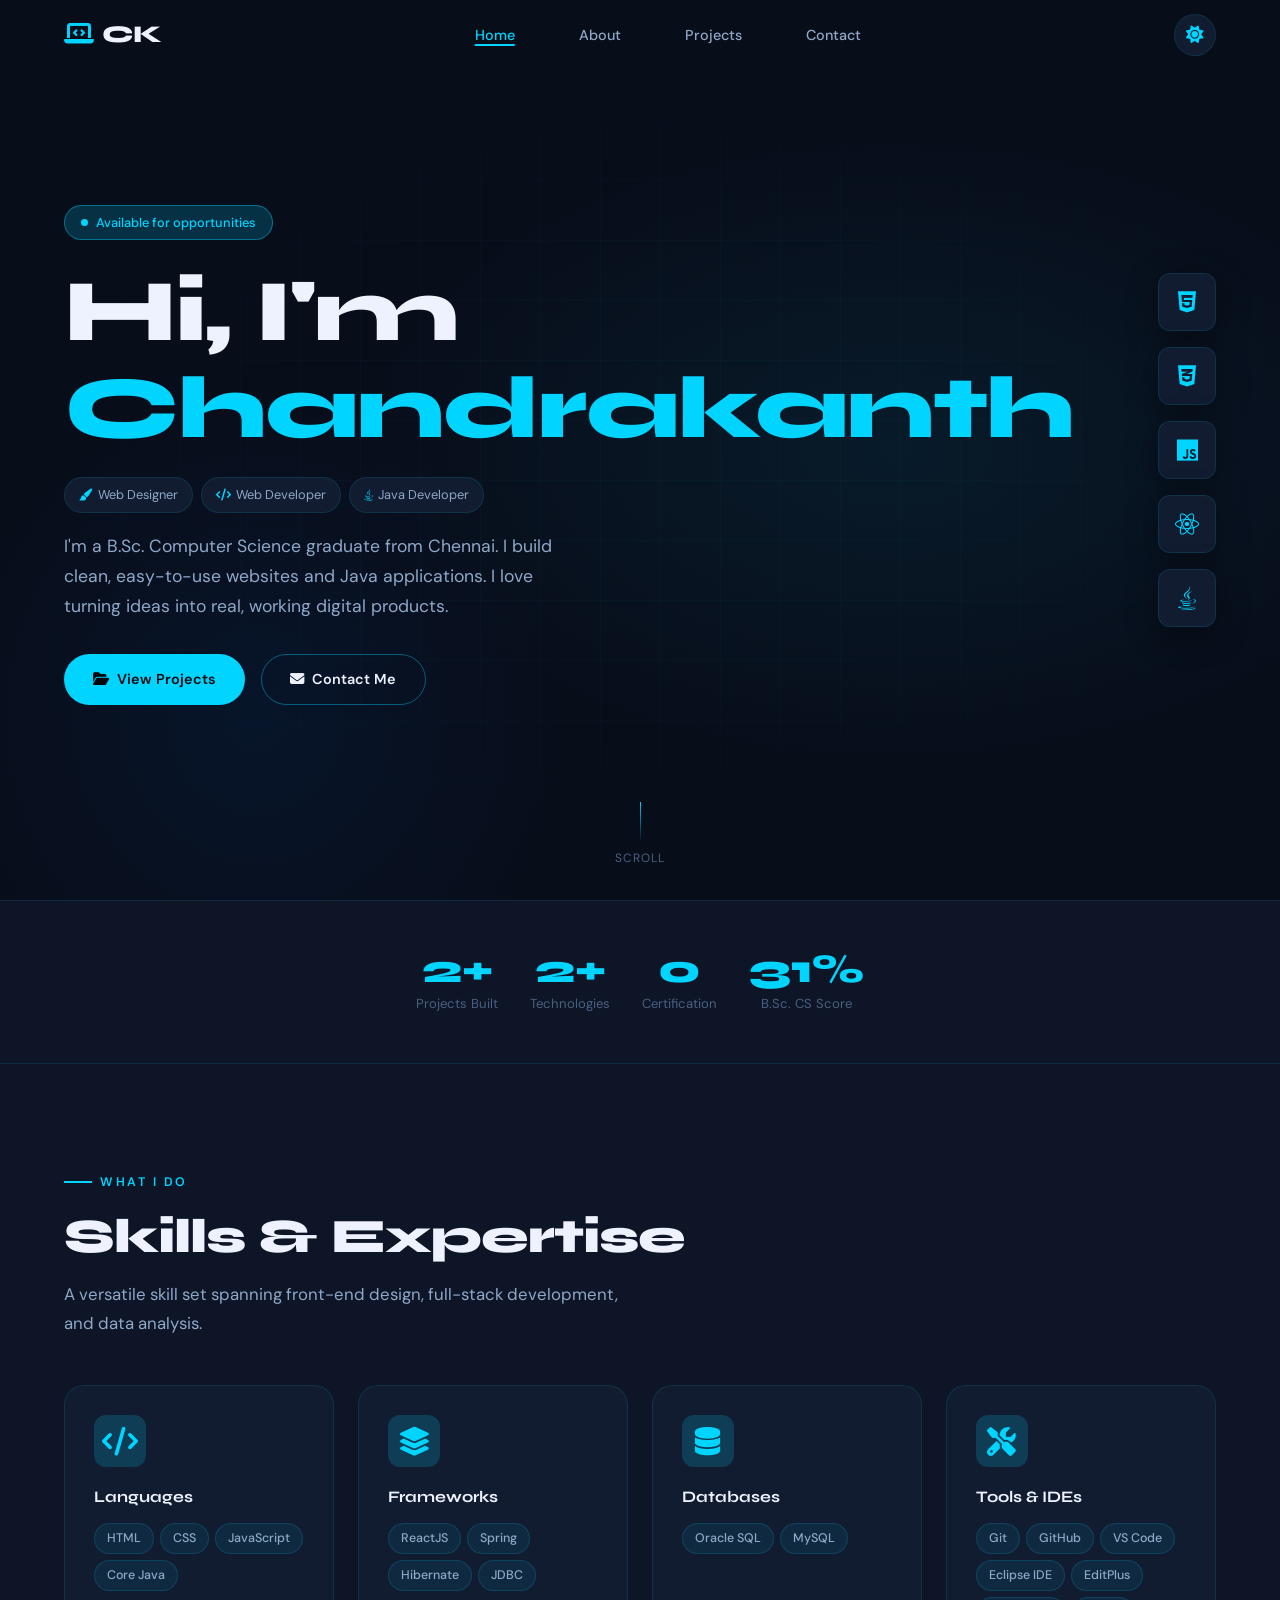
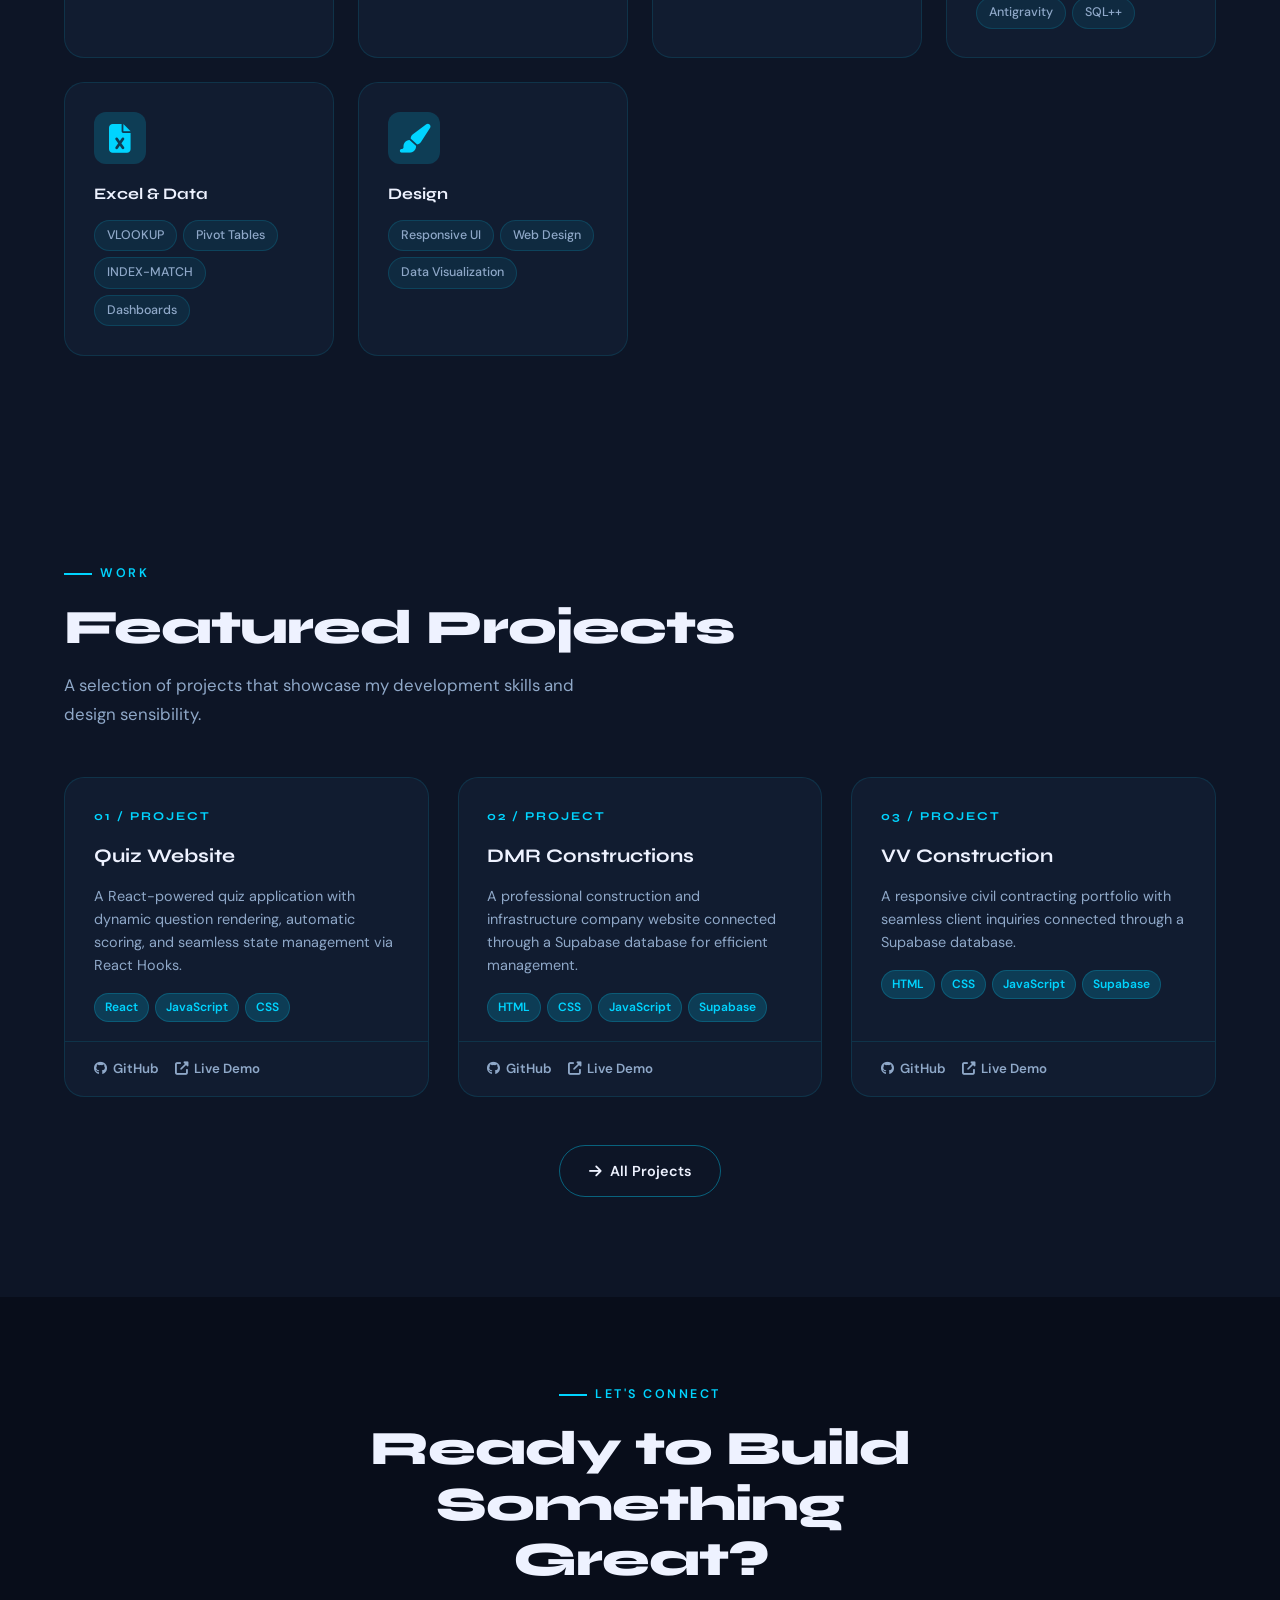
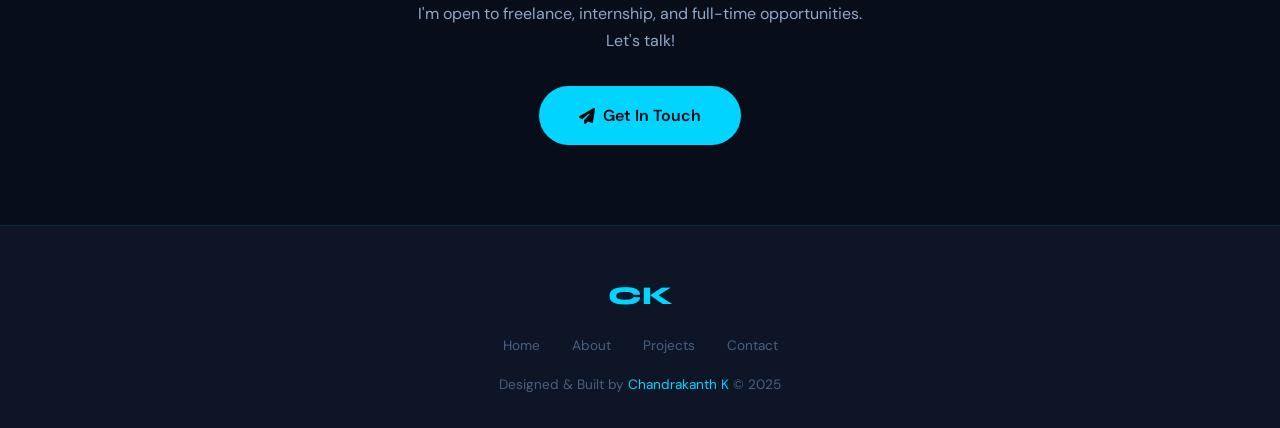
==== commit dc91495a: "feat: add projects page with filtering and implement core site structure and styling" ====
--- a/index.html
+++ b/index.html
@@ -18,6 +18,11 @@
 
   <!-- Styles -->
   <link rel="stylesheet" href="css/style.css" />
+
+  <!-- Prefetch sibling pages for instant navigation -->
+  <link rel="prefetch" href="pages/about.html" />
+  <link rel="prefetch" href="pages/projects.html" />
+  <link rel="prefetch" href="pages/contact.html" />
 
   <style>
     /* Home-only extras */
@@ -152,7 +157,7 @@
 <!-- ── Stats Bar ── -->
 <div class="stats-bar">
   <div class="stat-item" data-aos>
-    <div class="stat-num"><span data-target="5" data-suffix="+">0</span></div>
+    <div class="stat-num"><span data-target="6" data-suffix="+">0</span></div>
     <div class="stat-label">Projects Built</div>
   </div>
   <div class="stat-item" data-aos data-aos-delay="100">
--- a/css/style.css
+++ b/css/style.css
@@ -73,9 +73,9 @@
   background: var(--bg-primary);
   display: flex; align-items: center; justify-content: center;
   flex-direction: column; gap: 20px;
-  transition: opacity 0.5s, visibility 0.5s;
-}
-#loader.hide { opacity: 0; visibility: hidden; }
+  transition: opacity 0.2s, visibility 0.2s;
+}
+#loader.hide { opacity: 0; visibility: hidden; pointer-events: none; }
 
 .loader-logo {
   font-family: var(--font-display);
@@ -94,7 +94,7 @@
   display: block; height: 100%;
   width: 0; background: var(--accent);
   border-radius: 10px;
-  animation: loadbar 1.8s ease-in-out forwards;
+  animation: loadbar 0.3s ease-in-out forwards;
 }
 @keyframes loadbar { to { width: 100%; } }
 
@@ -564,6 +564,51 @@
   50%       { opacity: 1; }
 }
 
+/* ── Profile Photo Overlay (Name + Role) ── */
+.avatar-overlay {
+  position: absolute;
+  bottom: 0;
+  left: 0;
+  right: 0;
+  padding: clamp(0.6rem, 2vw, 1rem) clamp(0.8rem, 2.5vw, 1.2rem);
+  background: linear-gradient(
+    to top,
+    rgba(5, 10, 22, 0.92) 0%,
+    rgba(5, 10, 22, 0.6) 60%,
+    transparent 100%
+  );
+  backdrop-filter: blur(4px);
+  -webkit-backdrop-filter: blur(4px);
+  border-radius: 0 0 var(--radius-lg) var(--radius-lg);
+  display: flex;
+  flex-direction: column;
+  gap: 2px;
+  transform: translateY(4px);
+  opacity: 0.92;
+  transition: opacity 0.4s ease, transform 0.4s ease;
+}
+.avatar-photo-wrap:hover .avatar-overlay {
+  opacity: 1;
+  transform: translateY(0);
+}
+.avatar-name {
+  font-family: var(--font-display);
+  font-size: clamp(0.85rem, 2.5vw, 1.05rem);
+  font-weight: 700;
+  color: #fff;
+  letter-spacing: 0.3px;
+  white-space: nowrap;
+  overflow: hidden;
+  text-overflow: ellipsis;
+}
+.avatar-role {
+  font-size: clamp(0.7rem, 2vw, 0.8rem);
+  font-weight: 500;
+  color: var(--accent);
+  letter-spacing: 0.5px;
+  text-transform: uppercase;
+}
+
 /* Keep old placeholder stub for fallback safety */
 .avatar-placeholder {
   width: 100%; aspect-ratio: 1; max-width: 300px;
